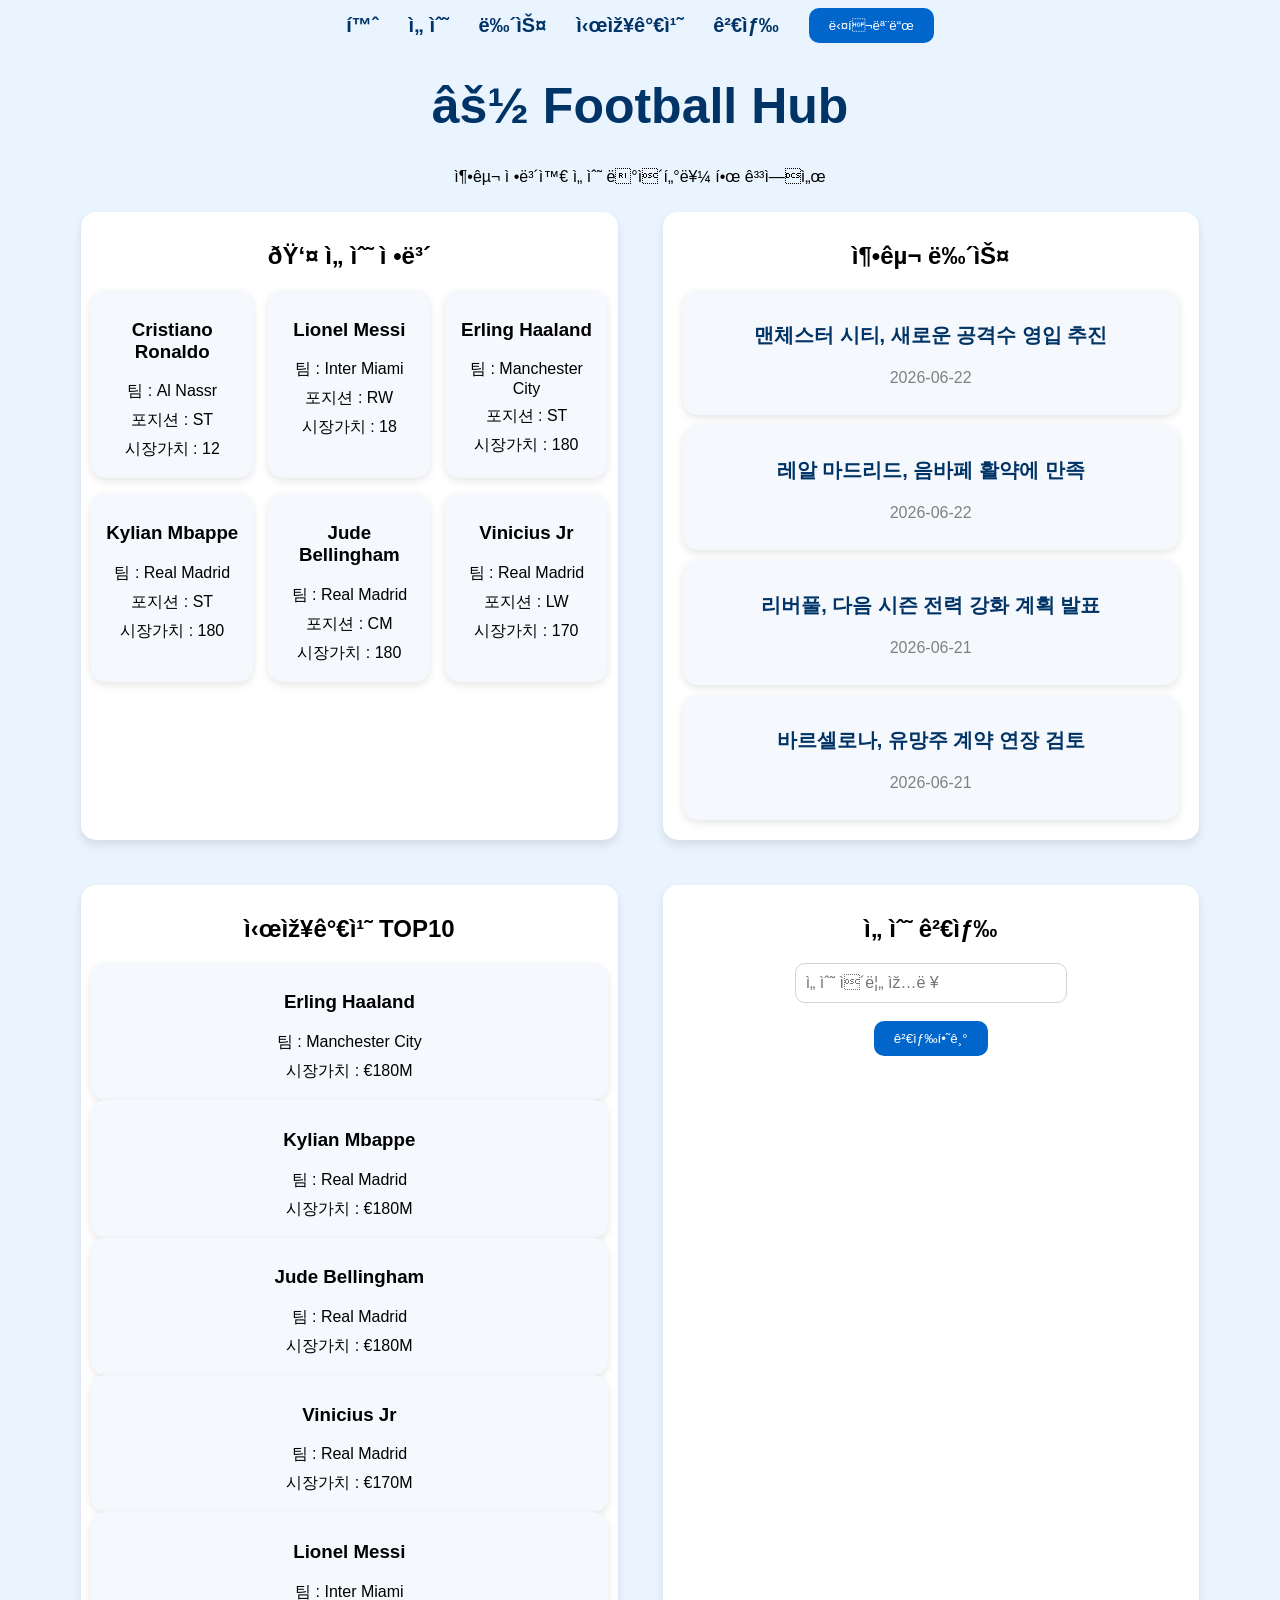
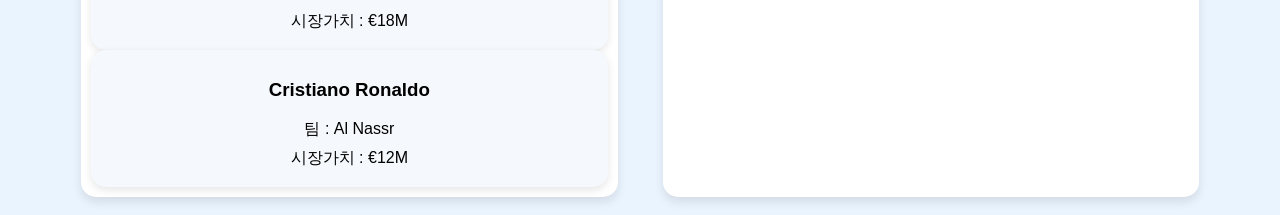
==== index.html @ 67b09884 "Move files to root" ====
<!DOCTYPE html>
<html lang="ko">
<head>
    <meta charset=""UTF-8">
    <meta name="viewport" content="width=device-width, initial-scale=1.0">
    <title>Youvian</title>
    <link rel="stylesheet" href="style.css">
</head>
<body>

    <header>
        <nav>
        
        <a href="#">홈</a>
        <a href="#">선수</a>
        <a href="#">뉴스</a>
        <a href="#">시장가치</a>
        <a href="#">검색</a>

        <button id="darkModeBtn">
            다크모드
        </button>

        </nav>
        <h1>⚽ Football Hub</h1>
        <p>축구 정보와 선수 데이터를 한 곳에서</p>
    </header>

    <div class="container">

    
        <div class="card">
            <h2>👤 선수 정보</h2>

            <div id="player-list">

            </div>
            
        </div>

        <div class="card">
            <h2>축구 뉴스</h2>
            
            <div id="news-list">

            </div>

        </div>

        <div class="card">
            
        <h2>시장가치 TOP10</h2>

        <div id="top-value">

        </div>
           
        </div>

        <div class="card">
            <h2>선수 검색</h2>

            <input
            type="text"
            id="searchInput"
            placeholder="선수 이름 입력">

            <br><br>

            <button id="searchBtn">
                검색하기
            </button>

            <div id="searchResult"></div>
    
        </div>

    </div>

<script src="script.js"></script>
</body>
</html>
---- style.css ----
body {
    background-color:#eaf4ff;
    font-family:Arial, sans-serif;
    text-align: center;
}

h1{
    font-size:50px;
    color:#003366;
}

.container{

    width:90%;

    margin:auto;

    display:grid;

    grid-template-columns:1fr 1fr;

    gap:25px;

}

.card{
    background:white;
    margin:10px;
    padding:10px;
    border-radius:15px;
    box-shadow:0 5px 10px rgba(0,0,0,0.1);

    transition:0.3s;
}

.card:hover{
    
    transform:translateY(-8px);

    box-shadow:0 8px 20px rgba(0,0,0,0.15);

}

button{
    padding:10px 20px;
    border:none;
    background:#0066cc;
    color:white;
    border-radius:10px;
    cursor:pointer;

    transition:0.3s;
}

button:hover{
    background:#004b99;
}

.player-card{
    background:#f5f8fc;

    padding:10px;

    border-radius:15px;

    box-shadow:0 3px 8px rgba(0,0,0,0.1);

    transition:0.3s;
}

.player-card:hover{

    transform:translateY(-5px);
}

.player-card p{
    margin:8px 0;
}

input{
    width:250px;
    padding:10px;
    border-radius:10px;
    border:1px solid lightgray;

    font-size:16px;
}

#searchResult{

    margin-top:20px;

}

.news-card{

background:#f5f8fc;

margin:10px;

padding:12px;

border-radius:15px;

box-shadow:0 3px 8px rgba(0,0,0,0.1);

transition:0.3s;

}

.news-card:hover{

transform:translateY(-3px);

}

.news-card h3{

color:#003366;

font-size:20px;

}

.news-card p{

color:gray;

}

nav{

display:flex;

justify-content:center;

align-items:center;

gap:30px;

margin-bottom:30px;

}

nav a{

text-decoration:none;

font-size:20px;

font-weight:bold;

color:#003366;

}

nav a:hover{

color:#0066cc;

}

.dark-mode{

background:#1b1b1b;

color:white;

}

.dark-mode .card{

background:#2b2b2b;

}

.dark-mode .player-card{

background:#333;

}

.dark-mode .news-card{

background:#333;

}

.dark-mode h1{

color:white;

}

@media(max-width:768px){

.container{

width:95%;

}

nav{

flex-direction:column;

gap:15px;

}

input{

width:80%;

}

}

#player-list{

    display:grid;

    grid-template-columns:repeat(3,1fr);

    gap:15px;
}

@media(max-width:768px){

.container{

grid-template-columns:1fr;

}

#player-list{

grid-template-columns:1fr;

}

}
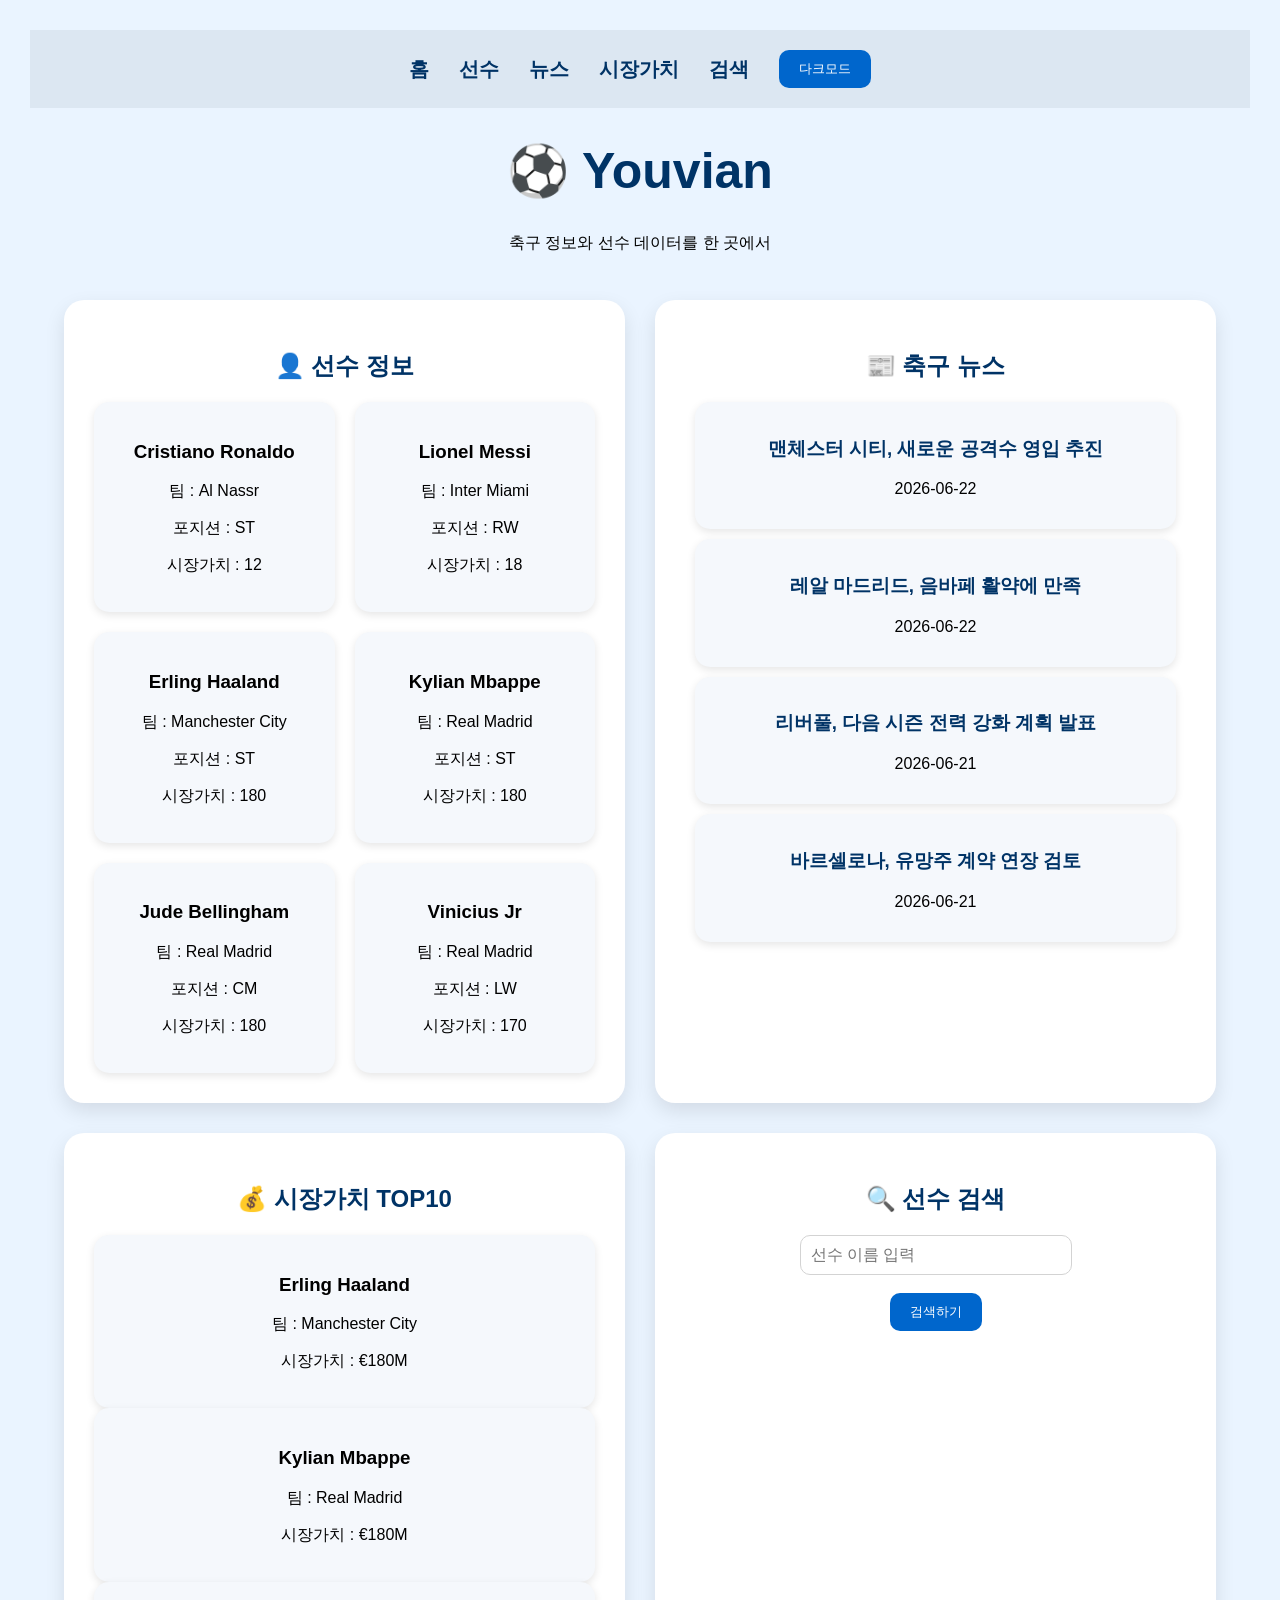
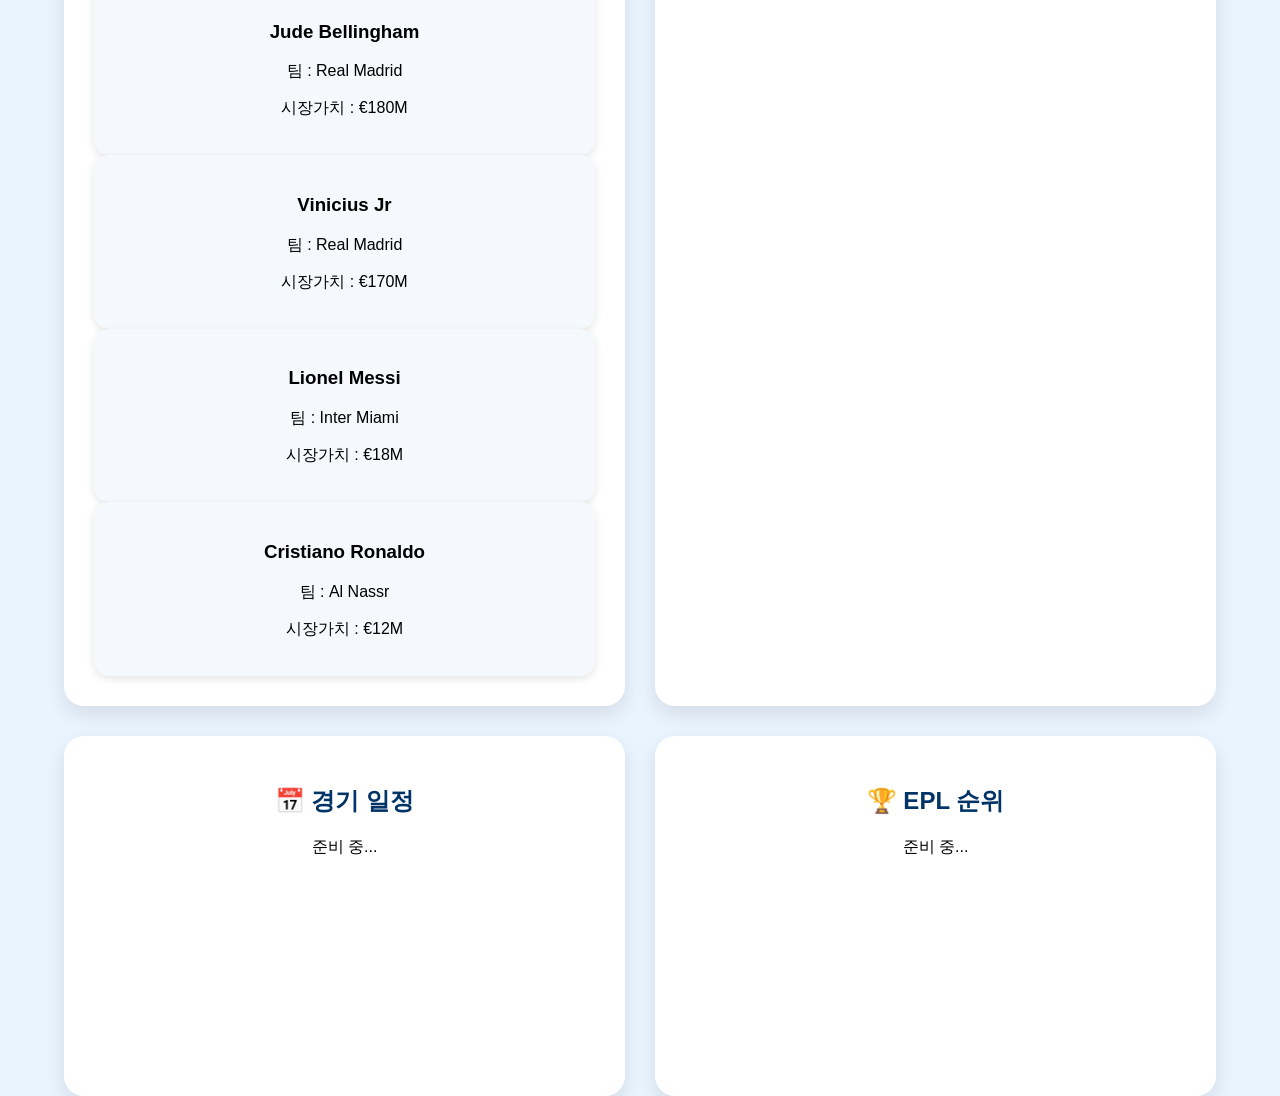
==== commit 2f458a15: "Update UI" ====
--- a/index.html
+++ b/index.html
@@ -1,16 +1,17 @@
 <!DOCTYPE html>
 <html lang="ko">
 <head>
-    <meta charset=""UTF-8">
+    <meta charset="UTF-8">
     <meta name="viewport" content="width=device-width, initial-scale=1.0">
     <title>Youvian</title>
     <link rel="stylesheet" href="style.css">
 </head>
 <body>
 
-    <header>
-        <nav>
-        
+<header>
+
+    <nav>
+
         <a href="#">홈</a>
         <a href="#">선수</a>
         <a href="#">뉴스</a>
@@ -21,49 +22,40 @@
             다크모드
         </button>
 
-        </nav>
-        <h1>⚽ Football Hub</h1>
-        <p>축구 정보와 선수 데이터를 한 곳에서</p>
-    </header>
+    </nav>
 
-    <div class="container">
+    <h1>⚽ Youvian</h1>
+    <p>축구 정보와 선수 데이터를 한 곳에서</p>
 
-    
+</header>
+
+
+<div class="container">
+
+    <div class="main-grid">
+
         <div class="card">
             <h2>👤 선수 정보</h2>
-
-            <div id="player-list">
-
-            </div>
-            
+            <div id="player-list"></div>
         </div>
 
         <div class="card">
-            <h2>축구 뉴스</h2>
-            
-            <div id="news-list">
-
-            </div>
-
+            <h2>📰 축구 뉴스</h2>
+            <div id="news-list"></div>
         </div>
 
         <div class="card">
-            
-        <h2>시장가치 TOP10</h2>
-
-        <div id="top-value">
-
-        </div>
-           
+            <h2>💰 시장가치 TOP10</h2>
+            <div id="top-value"></div>
         </div>
 
         <div class="card">
-            <h2>선수 검색</h2>
+            <h2>🔍 선수 검색</h2>
 
             <input
-            type="text"
-            id="searchInput"
-            placeholder="선수 이름 입력">
+                type="text"
+                id="searchInput"
+                placeholder="선수 이름 입력">
 
             <br><br>
 
@@ -72,11 +64,32 @@
             </button>
 
             <div id="searchResult"></div>
-    
+
+        </div>
+
+        <div class="card">
+            <h2>📅 경기 일정</h2>
+
+            <div id="matches">
+                준비 중...
+            </div>
+
+        </div>
+
+        <div class="card">
+            <h2>🏆 EPL 순위</h2>
+
+            <div id="standings">
+                준비 중...
+            </div>
+
         </div>
 
     </div>
 
+</div>
+
 <script src="script.js"></script>
+
 </body>
 </html>
--- a/style.css
+++ b/style.css
@@ -1,7 +1,12 @@
-body {
-    background-color:#eaf4ff;
-    font-family:Arial, sans-serif;
-    text-align: center;
+body{
+    background:#eaf4ff;
+    font-family:Arial,sans-serif;
+    margin:0;
+    text-align:center;
+}
+
+header{
+    padding:30px;
 }
 
 h1{
@@ -9,44 +14,80 @@
     color:#003366;
 }
 
+nav{
+    display:flex;
+    justify-content:center;
+    align-items:center;
+    gap:30px;
+
+    background:#dce7f2;
+
+    padding:20px;
+
+    position:sticky;
+    top:0;
+
+    z-index:100;
+}
+
+nav a{
+    text-decoration:none;
+    color:#003366;
+    font-size:20px;
+    font-weight:bold;
+}
+
+nav a:hover{
+    color:#0066cc;
+}
+
 .container{
-
     width:90%;
-
+    max-width:1400px;
     margin:auto;
-
+}
+
+.main-grid{
     display:grid;
-
-    grid-template-columns:1fr 1fr;
-
-    gap:25px;
-
+    grid-template-columns:repeat(2,1fr);
+    gap:30px;
 }
 
 .card{
     background:white;
-    margin:10px;
-    padding:10px;
-    border-radius:15px;
-    box-shadow:0 5px 10px rgba(0,0,0,0.1);
-
-    transition:0.3s;
+
+    padding:30px;
+
+    border-radius:20px;
+
+    box-shadow:0 8px 20px rgba(0,0,0,0.1);
+
+    transition:0.3s;
+
+    min-height:300px;
 }
 
 .card:hover{
-    
     transform:translateY(-8px);
 
-    box-shadow:0 8px 20px rgba(0,0,0,0.15);
-
+    box-shadow:0 15px 35px rgba(0,0,0,0.15);
+}
+
+.card h2{
+    color:#003366;
 }
 
 button{
     padding:10px 20px;
+
     border:none;
+
     background:#0066cc;
+
     color:white;
+
     border-radius:10px;
+
     cursor:pointer;
 
     transition:0.3s;
@@ -56,187 +97,124 @@
     background:#004b99;
 }
 
+input{
+    width:250px;
+
+    padding:10px;
+
+    border-radius:10px;
+
+    border:1px solid lightgray;
+
+    font-size:16px;
+}
+
+#player-list{
+    display:grid;
+
+    grid-template-columns:repeat(2,1fr);
+
+    gap:20px;
+}
+
 .player-card{
     background:#f5f8fc;
 
-    padding:10px;
+    padding:20px;
 
     border-radius:15px;
 
     box-shadow:0 3px 8px rgba(0,0,0,0.1);
 
     transition:0.3s;
+
+    cursor:pointer;
 }
 
 .player-card:hover{
 
-    transform:translateY(-5px);
-}
-
-.player-card p{
-    margin:8px 0;
-}
-
-input{
-    width:250px;
-    padding:10px;
-    border-radius:10px;
-    border:1px solid lightgray;
-
-    font-size:16px;
-}
-
-#searchResult{
-
-    margin-top:20px;
+    background:white;
+
+    transform:translateY(-5px) scale(1.02);
 
 }
 
 .news-card{
 
-background:#f5f8fc;
-
-margin:10px;
-
-padding:12px;
-
-border-radius:15px;
-
-box-shadow:0 3px 8px rgba(0,0,0,0.1);
-
-transition:0.3s;
-
+    background:#f5f8fc;
+
+    margin:10px;
+
+    padding:15px;
+
+    border-radius:15px;
+
+    box-shadow:0 3px 8px rgba(0,0,0,0.1);
+
+    transition:0.3s;
 }
 
 .news-card:hover{
 
-transform:translateY(-3px);
+    transform:translateY(-3px);
 
 }
 
 .news-card h3{
 
-color:#003366;
-
-font-size:20px;
-
-}
-
-.news-card p{
-
-color:gray;
-
-}
-
-nav{
-
-display:flex;
-
-justify-content:center;
-
-align-items:center;
-
-gap:30px;
-
-margin-bottom:30px;
-
-}
-
-nav a{
-
-text-decoration:none;
-
-font-size:20px;
-
-font-weight:bold;
-
-color:#003366;
-
-}
-
-nav a:hover{
-
-color:#0066cc;
+    color:#003366;
 
 }
 
 .dark-mode{
 
-background:#1b1b1b;
-
-color:white;
-
+    background:#1b1b1b;
+
+    color:white;
 }
 
 .dark-mode .card{
 
-background:#2b2b2b;
-
+    background:#2b2b2b;
 }
 
 .dark-mode .player-card{
 
-background:#333;
-
+    background:#333;
 }
 
 .dark-mode .news-card{
 
-background:#333;
-
+    background:#333;
 }
 
 .dark-mode h1{
 
-color:white;
-
+    color:white;
 }
 
 @media(max-width:768px){
 
-.container{
-
-width:95%;
-
-}
-
-nav{
-
-flex-direction:column;
-
-gap:15px;
-
-}
-
-input{
-
-width:80%;
-
-}
-
-}
-
-#player-list{
-
-    display:grid;
-
-    grid-template-columns:repeat(3,1fr);
-
-    gap:15px;
-}
-
-@media(max-width:768px){
-
-.container{
-
-grid-template-columns:1fr;
-
-}
-
-#player-list{
-
-grid-template-columns:1fr;
-
-}
+    nav{
+
+        flex-direction:column;
+
+        gap:15px;
+    }
+
+    .main-grid{
+
+        grid-template-columns:1fr;
+    }
+
+    #player-list{
+
+        grid-template-columns:1fr;
+    }
+
+    input{
+
+        width:80%;
+    }
 
 }
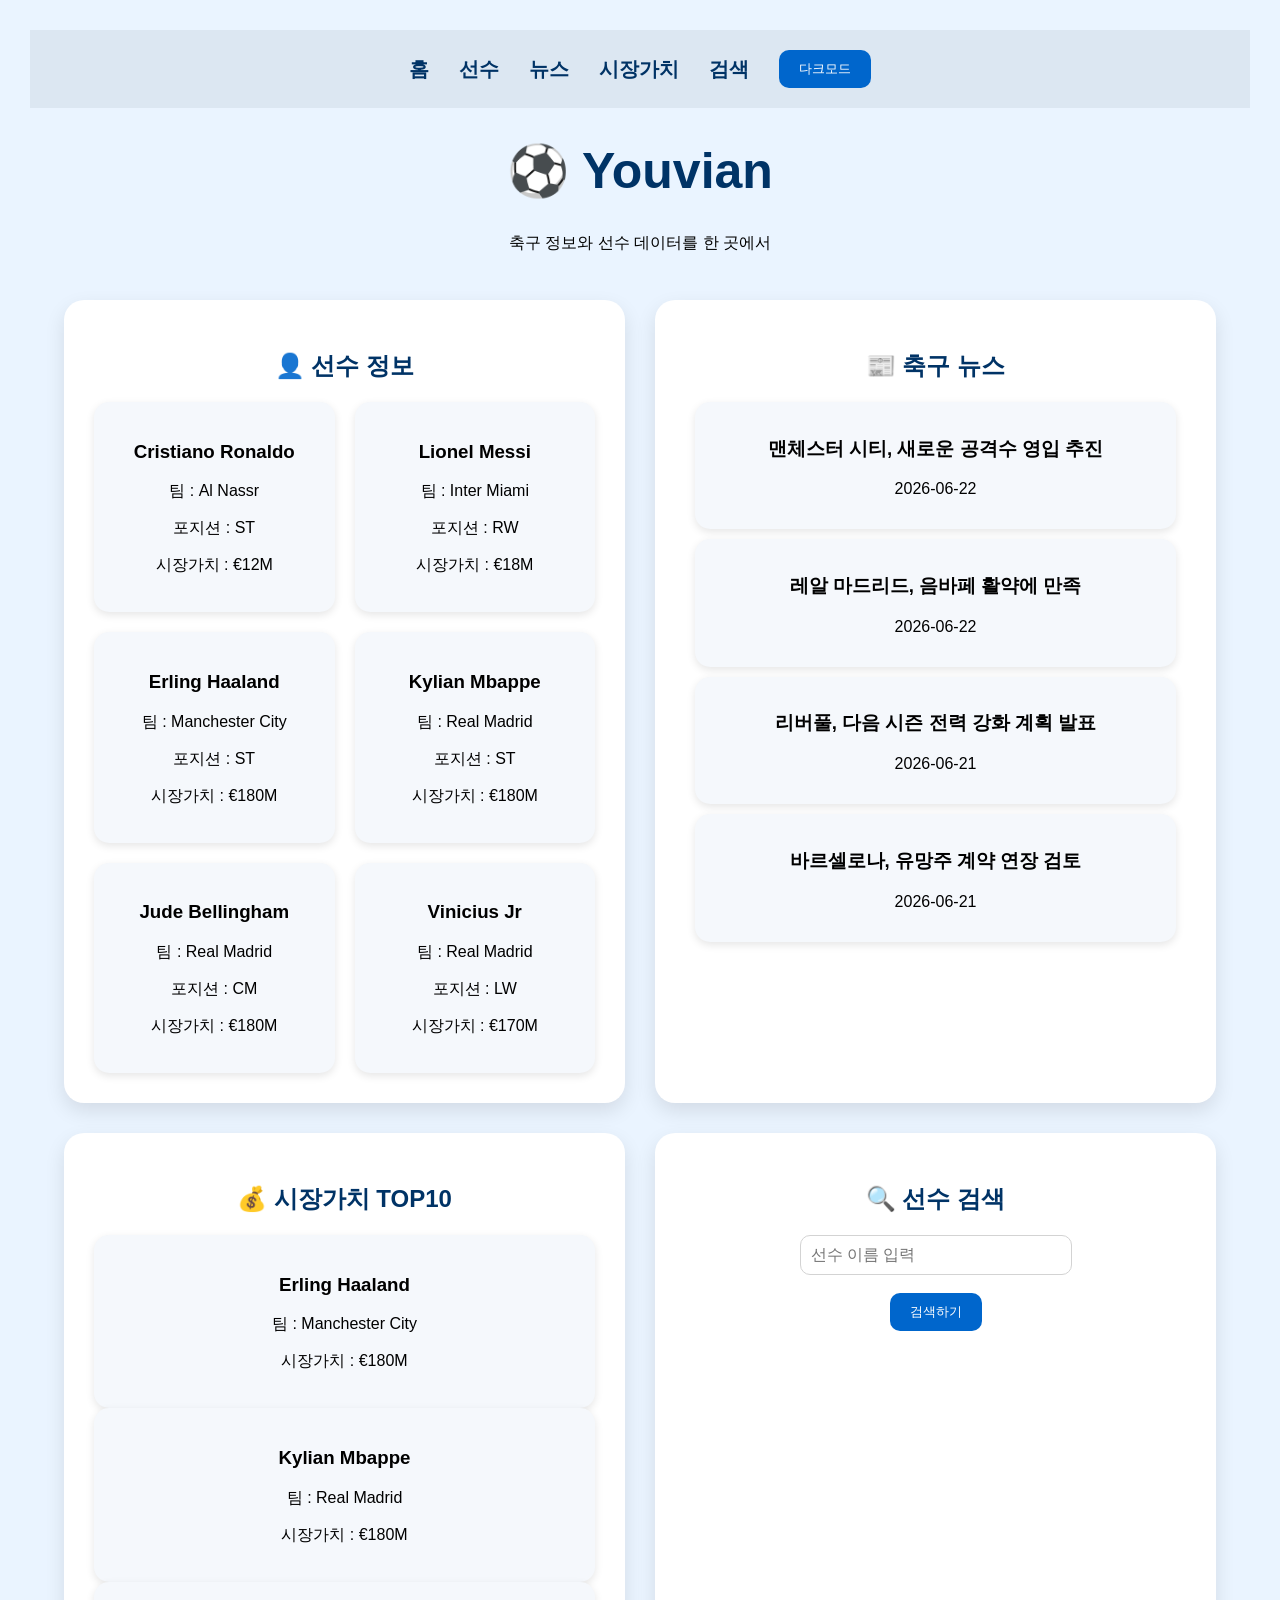
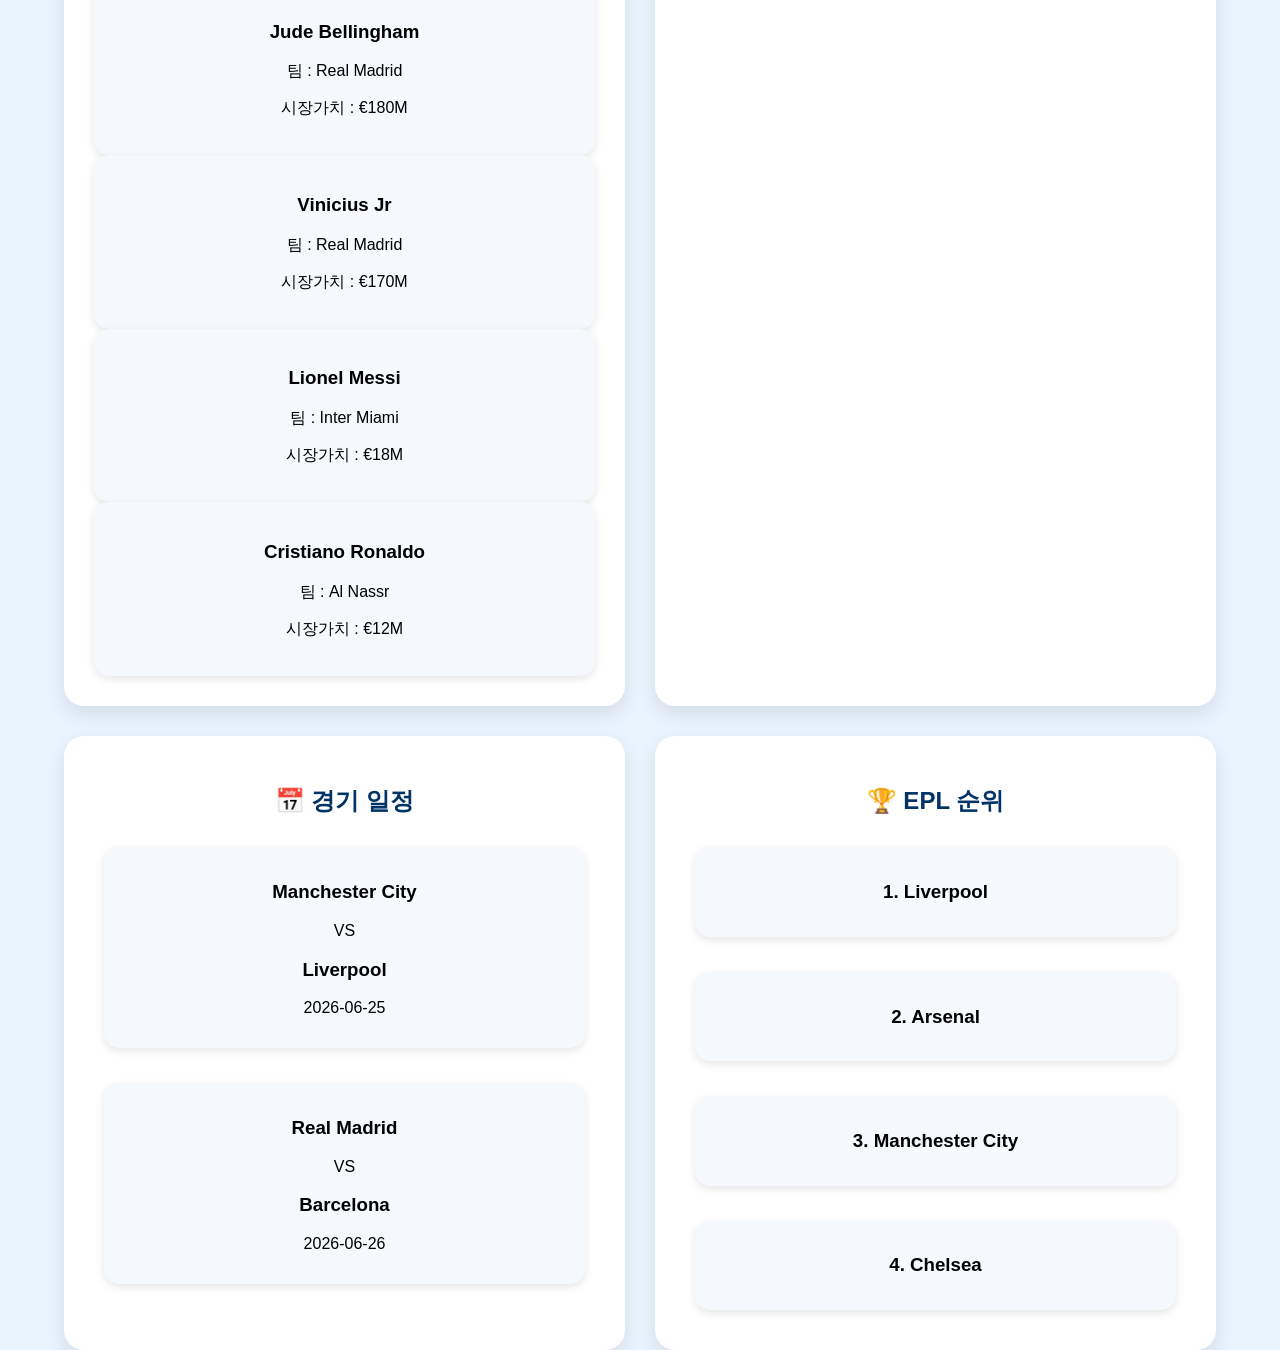
==== commit 8748a052: "1.0" ====
--- a/index.html
+++ b/index.html
@@ -1,91 +1,124 @@
 <!DOCTYPE html>
 <html lang="ko">
 <head>
-    <meta charset="UTF-8">
-    <meta name="viewport" content="width=device-width, initial-scale=1.0">
-    <title>Youvian</title>
-    <link rel="stylesheet" href="style.css">
+
+<meta charset="UTF-8">
+<meta name="viewport" content="width=device-width, initial-scale=1.0">
+
+<title>Youvian</title>
+
+<link rel="stylesheet" href="style.css">
+
 </head>
+
 <body>
 
 <header>
 
-    <nav>
+<nav>
 
-        <a href="#">홈</a>
-        <a href="#">선수</a>
-        <a href="#">뉴스</a>
-        <a href="#">시장가치</a>
-        <a href="#">검색</a>
+<a href="#">홈</a>
+<a href="#">선수</a>
+<a href="#">뉴스</a>
+<a href="#">시장가치</a>
+<a href="#">검색</a>
 
-        <button id="darkModeBtn">
-            다크모드
-        </button>
+<button id="darkModeBtn">
+다크모드
+</button>
 
-    </nav>
+</nav>
 
-    <h1>⚽ Youvian</h1>
-    <p>축구 정보와 선수 데이터를 한 곳에서</p>
+<h1>⚽ Youvian</h1>
+
+<p>축구 정보와 선수 데이터를 한 곳에서</p>
 
 </header>
 
-
 <div class="container">
 
-    <div class="main-grid">
+<div class="main-grid">
 
-        <div class="card">
-            <h2>👤 선수 정보</h2>
-            <div id="player-list"></div>
-        </div>
+<div class="card">
 
-        <div class="card">
-            <h2>📰 축구 뉴스</h2>
-            <div id="news-list"></div>
-        </div>
+<h2>👤 선수 정보</h2>
 
-        <div class="card">
-            <h2>💰 시장가치 TOP10</h2>
-            <div id="top-value"></div>
-        </div>
+<div id="player-list"></div>
 
-        <div class="card">
-            <h2>🔍 선수 검색</h2>
+</div>
 
-            <input
-                type="text"
-                id="searchInput"
-                placeholder="선수 이름 입력">
 
-            <br><br>
 
-            <button id="searchBtn">
-                검색하기
-            </button>
+<div class="card">
 
-            <div id="searchResult"></div>
+<h2>📰 축구 뉴스</h2>
 
-        </div>
+<div id="news-list"></div>
 
-        <div class="card">
-            <h2>📅 경기 일정</h2>
+</div>
 
-            <div id="matches">
-                준비 중...
-            </div>
 
-        </div>
 
-        <div class="card">
-            <h2>🏆 EPL 순위</h2>
+<div class="card">
 
-            <div id="standings">
-                준비 중...
-            </div>
+<h2>💰 시장가치 TOP10</h2>
 
-        </div>
+<div id="top-value"></div>
 
-    </div>
+</div>
+
+
+
+<div class="card">
+
+<h2>🔍 선수 검색</h2>
+
+<input
+type="text"
+id="searchInput"
+placeholder="선수 이름 입력">
+
+<br><br>
+
+<button id="searchBtn">
+
+검색하기
+
+</button>
+
+<div id="searchResult"></div>
+
+</div>
+
+
+
+<div class="card">
+
+<h2>📅 경기 일정</h2>
+
+<div id="matches">
+
+준비 중...
+
+</div>
+
+</div>
+
+
+
+<div class="card">
+
+<h2>🏆 EPL 순위</h2>
+
+<div id="standings">
+
+준비 중...
+
+</div>
+
+</div>
+
+</div>
 
 </div>
 
--- a/style.css
+++ b/style.css
@@ -1,220 +1,166 @@
 body{
-    background:#eaf4ff;
-    font-family:Arial,sans-serif;
-    margin:0;
-    text-align:center;
+background:#eaf4ff;
+font-family:Arial,sans-serif;
+margin:0;
+text-align:center;
 }
 
 header{
-    padding:30px;
+padding:30px;
 }
 
 h1{
-    font-size:50px;
-    color:#003366;
+font-size:50px;
+color:#003366;
 }
 
 nav{
-    display:flex;
-    justify-content:center;
-    align-items:center;
-    gap:30px;
-
-    background:#dce7f2;
-
-    padding:20px;
-
-    position:sticky;
-    top:0;
-
-    z-index:100;
+display:flex;
+justify-content:center;
+align-items:center;
+gap:30px;
+background:#dce7f2;
+padding:20px;
+position:sticky;
+top:0;
+z-index:100;
 }
 
 nav a{
-    text-decoration:none;
-    color:#003366;
-    font-size:20px;
-    font-weight:bold;
+text-decoration:none;
+color:#003366;
+font-size:20px;
+font-weight:bold;
 }
 
 nav a:hover{
-    color:#0066cc;
+color:#0066cc;
 }
 
 .container{
-    width:90%;
-    max-width:1400px;
-    margin:auto;
+width:90%;
+max-width:1400px;
+margin:auto;
 }
 
 .main-grid{
-    display:grid;
-    grid-template-columns:repeat(2,1fr);
-    gap:30px;
+display:grid;
+grid-template-columns:repeat(2,1fr);
+gap:30px;
 }
 
 .card{
-    background:white;
-
-    padding:30px;
-
-    border-radius:20px;
-
-    box-shadow:0 8px 20px rgba(0,0,0,0.1);
-
-    transition:0.3s;
-
-    min-height:300px;
+background:white;
+padding:30px;
+border-radius:20px;
+box-shadow:0 8px 20px rgba(0,0,0,0.1);
+transition:0.3s;
+min-height:300px;
 }
 
 .card:hover{
-    transform:translateY(-8px);
-
-    box-shadow:0 15px 35px rgba(0,0,0,0.15);
+transform:translateY(-8px);
+box-shadow:0 15px 35px rgba(0,0,0,0.15);
 }
 
 .card h2{
-    color:#003366;
+color:#003366;
 }
 
 button{
-    padding:10px 20px;
-
-    border:none;
-
-    background:#0066cc;
-
-    color:white;
-
-    border-radius:10px;
-
-    cursor:pointer;
-
-    transition:0.3s;
+padding:10px 20px;
+border:none;
+background:#0066cc;
+color:white;
+border-radius:10px;
+cursor:pointer;
+transition:0.3s;
 }
 
 button:hover{
-    background:#004b99;
+background:#004b99;
 }
 
 input{
-    width:250px;
-
-    padding:10px;
-
-    border-radius:10px;
-
-    border:1px solid lightgray;
-
-    font-size:16px;
+width:250px;
+padding:10px;
+border-radius:10px;
+border:1px solid lightgray;
+font-size:16px;
 }
 
 #player-list{
-    display:grid;
-
-    grid-template-columns:repeat(2,1fr);
-
-    gap:20px;
+display:grid;
+grid-template-columns:repeat(2,1fr);
+gap:20px;
 }
 
 .player-card{
-    background:#f5f8fc;
-
-    padding:20px;
-
-    border-radius:15px;
-
-    box-shadow:0 3px 8px rgba(0,0,0,0.1);
-
-    transition:0.3s;
-
-    cursor:pointer;
+background:#f5f8fc;
+padding:20px;
+border-radius:15px;
+box-shadow:0 3px 8px rgba(0,0,0,0.1);
+transition:0.3s;
 }
 
 .player-card:hover{
-
-    background:white;
-
-    transform:translateY(-5px) scale(1.02);
-
+background:white;
+transform:translateY(-5px);
 }
 
 .news-card{
-
-    background:#f5f8fc;
-
-    margin:10px;
-
-    padding:15px;
-
-    border-radius:15px;
-
-    box-shadow:0 3px 8px rgba(0,0,0,0.1);
-
-    transition:0.3s;
-}
-
-.news-card:hover{
-
-    transform:translateY(-3px);
-
-}
-
-.news-card h3{
-
-    color:#003366;
-
+background:#f5f8fc;
+margin:10px;
+padding:15px;
+border-radius:15px;
+box-shadow:0 3px 8px rgba(0,0,0,0.1);
 }
 
 .dark-mode{
-
-    background:#1b1b1b;
-
-    color:white;
+background:#1b1b1b;
+color:white;
 }
 
 .dark-mode .card{
-
-    background:#2b2b2b;
+background:#2b2b2b;
 }
 
 .dark-mode .player-card{
-
-    background:#333;
+background:#333;
 }
 
 .dark-mode .news-card{
-
-    background:#333;
+background:#333;
 }
 
 .dark-mode h1{
+color:white;
+}
 
-    color:white;
+#matches,
+#standings{
+display:flex;
+flex-direction:column;
+gap:15px;
 }
 
 @media(max-width:768px){
 
-    nav{
+nav{
+flex-direction:column;
+gap:15px;
+}
 
-        flex-direction:column;
+.main-grid{
+grid-template-columns:1fr;
+}
 
-        gap:15px;
-    }
+#player-list{
+grid-template-columns:1fr;
+}
 
-    .main-grid{
-
-        grid-template-columns:1fr;
-    }
-
-    #player-list{
-
-        grid-template-columns:1fr;
-    }
-
-    input{
-
-        width:80%;
-    }
+input{
+width:80%;
+}
 
 }
